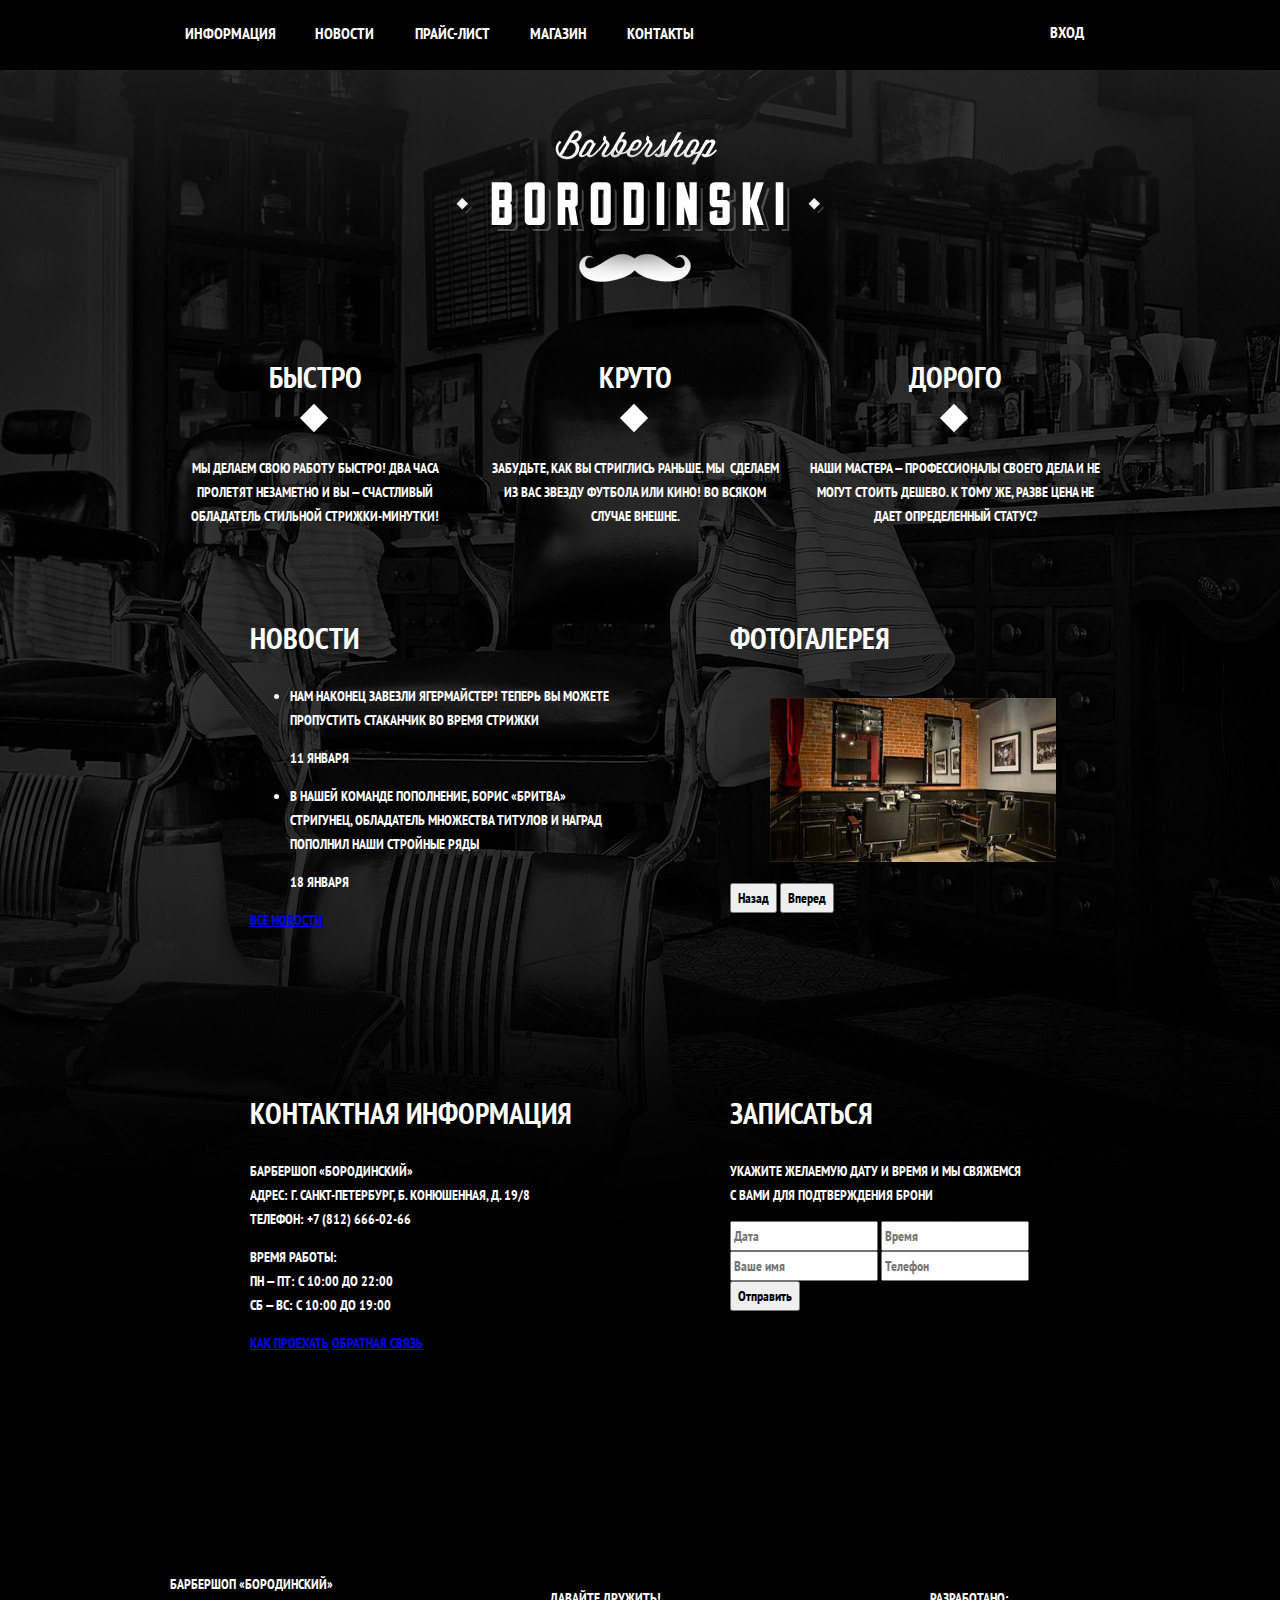
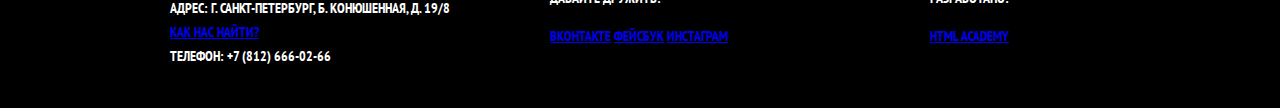
==== index.html @ bd75485f "сверстан блок features" ====
<!DOCTYPE html>
<html lang="ru">
    <head>
        <meta charset="utf-8">
        <title>HTML Academy: Барбершоп</title>
        <link rel="stylesheet" href="https://fonts.googleapis.com/css?family=PT+Sans+Narrow:400,700&amp;subset=latin,cyrillic">
        <link href="css/normalize.css" rel="stylesheet">
        <link href="css/style.css" rel="stylesheet">
    </head>
    <body>
        <header class="main-header">
            <div class="container clearfix">
                <nav class="main-navigation">
                    <ul>
                        <li><a href="#">Информация</a></li>
                        <li><a href="#">Новости</a></li>
                        <li><a href="#">Прайс-лист</a></li>
                        <li><a href="#">Магазин</a></li>
                        <li><a href="#">Контакты</a></li>
                    </ul>
                </nav>
                <div class="user-block">
                    <a href="form.html" class="login">Вход</a>
                </div>
            </div>
        </header>
        <main class="container">
            <div class="index-logo">
                <img src="img/barb-main-logo.png" width="368" height="204" alt="Барбершоп «Бородинский»">
            </div>
            <sectioin class="features clearfix">
                <div class="features-item">
                    <b class=feature-name>Быстро</b>
                    <p>Мы делаем свою работу быстро! Два часа пролетят незаметно и вы — счастливый обладатель стильной стрижки-минутки!</p>
                </div>
                 <div class="features-item">
                    <b class=feature-name>Круто</b>
                    <p>Забудьте, как вы стриглись раньше. Мы &nbsp;сделаем из вас звезду футбола или кино! Во всяком случае внешне.</p>
                </div>
                 <div class="features-item">
                    <b class=feature-name>Дорого</b>
                    <p>Наши мастера — профессионалы своего дела и не могут стоить дешево. К тому же, разве цена не дает определенный статус?</p>
                </div>
            </sectioin>
            <div class="index-content clearfix">
                <div class="index-content-left">
                    <h2 class="index-content-title">Новости</h2>
                    <ul class="news-preview">
                        <li>
                            <p>Нам наконец завезли Ягермайстер! Теперь вы можете пропустить стаканчик во время стрижки</p>
                            <time datetime="2016-01-11">11 января</time>
                        </li>
                        <li>
                            <p>В нашей команде пополнение, Борис «Бритва» Стригунец, обладатель множества титулов и наград пополнил наши стройные ряды</p>
                            <time datetime="2016-01-18">18 января</time>
                        </li>
                    </ul>
                    <a class="btn" href="#">Все новости</a>
                </div>
                <div class="index-content-right">
                    <h2 class="index-content-title">Фотогалерея</h2>
                    <div class="gallery">
                        <figure class="gallery-content">
                            <img src="img/photo-1.jpg" width="286" height="164" alt="">
                        </figure>
                        <button class="gallery-btn-prev">Назад</button>
                        <button class="gallery-btn-next">Вперед</button>
                    </div>
                </div>
            </div>
            <div class="index-content clearfix">
                <div class="index-content-left">
                    <h2 class="index-content-title">Контактная информация</h2>
                    <p>
                        Барбершоп «Бородинский»<br>
                        Адрес: г. Санкт-Петербург, Б. Конюшенная, д. 19/8<br>
                        Телефон: +7 (812) 666-02-66
                    </p>
                    <p>
                        Время работы:<br>
                        пн — пт: с 10:00 до 22:00<br>
                        сб — вс: с 10:00 до 19:00
                    </p>
                    <a class="btn" href="#">Как проехать</a>
                    <a class="btn" href="#">Обратная связь</a>
                </div>
                <div class="index-content-right">
                    <h2 class="index-content-title">Записаться</h2>
                    <p>Укажите желаемую дату и время и мы свяжемся с вами для подтверждения брони</p>
                    <form class="appointment-form" action="https://echo.htmlacademy.ru" method="post">
                        <input type="text" name="date" placeholder="Дата">
                        <input type="text" name="time" placeholder="Время">
                        <input type="text" name="name" placeholder="Ваше имя">
                        <input type="tel" name="phone" placeholder="Телефон">
                        <button class="btn" type="submit">Отправить</button>
                    </form>
                </div>
            </div>
        </main>
        <footer class="main-footer">
            <div class="container clearfix">
                <section class="footer-contacts">
                    Барбершоп «Бородинский»<br>
                    Адрес: г. Санкт-Петербург, Б. Конюшенная, д. 19/8<br>
                    <a href="#">Как нас найти?</a><br>
                    Телефон: +7 (812) 666-02-66
                </section>
                <section class="footer-social">
                    <p>Давайте дружить!</p>
                    <a class="social-btn social-btn-vk" href="#">Вконтакте</a>
                    <a class="social-btn social-btn-fb" href="#">Фейсбук</a>
                    <a class="social-btn social-btn-inst" href="#">Инстаграм</a>
                </section>
                <section class="footer-copyright">
                    <p>Разработано:</p>
                    <a class="btn" href="https://htmlacademy.ru">HTML Academy</a>
                </section>
            </div>
    </footer>
    </body>
</html>
---- css/style.css ----
body {
    min-width: 960px;
    font-weight: 700;
    font-size: 14px;
    line-height: 24px;
    font-family: "PT Sans Narrow", "Arial", sans-serif;
    text-transform: uppercase;
    color: white;
    background: #000000 url("../img/trim.jpg") no-repeat center top;
/*    background-color: #070707;*/
}

h1 {
    font-size: 30px;
    line-height: 42px;
}

h2 {
    font-size: 30px;
    line-height: 42px;
}

.clearfix::after {
    content: "";

    display: table;
    clear: both;
}

.container {
    width: 940px;
    margin: 0 auto;
    padding: 0 10px;
}

.main-header {
    margin-bottom: 60px;
    
    color: #ffffff;
  
    background-color: #000000;
}

.main-navigation {
    float: left;
    
    width: 780px;
    min-height: 70px;
}

.main-navigation a {
    padding-top: 25px;
    padding-bottom: 28px;
    font-size: 16px;
    line-height: 20px;
    color: #ffffff;
    text-decoration: none;
}

.main-navigation ul {
    padding: 0;
    margin: 0;
}

.main-navigation li {
    display: inline-block;
    padding-top: 22px;
    padding-bottom: 24px;
    margin-right: -4px;
}

.main-navigation li:first-child {
    padding-left: 15px;
    padding-right: 15px;
}

.main-navigation li:nth-child(2) {
    padding-left: 25px;
    padding-right: 25px;
}

.main-navigation li:nth-child(3) {
    padding-left: 17px;
    padding-right: 17px;
}

.main-navigation li:nth-child(4) {
    padding-left: 24px;
    padding-right: 24px;
}

.main-navigation li:last-child {
    padding-left: 17px;
    padding-right: 17px;
}

.main-navigation li:hover {
    background-color: #242424;
}

.user-block {
    float: right;
    width: 140px;
    min-height: 70px;
    font-size: 16px;
    line-height: 20px;
    
}

.user-block a {
    display: block;
    color: #ffffff;
    text-decoration: none;
    padding-top: 22px;
    padding-bottom: 28px;
    padding-left: 80px;
}

.index-logo {
    width: 368px;
    min-height: 204px;
    margin-right: auto;
    margin-left: auto;
    margin-bottom: 15px;
}

.features {
    margin-bottom: 80px;
}

.features-item {
    position: relative;
    float: left;
    width: 290px;
    min-height: 175px;
    margin-right: 30px;
    text-align: center;
}

.features-item b {
    font-size: 30px;
    line-height: 42px;
    text-align: center;
}

.features-item b::after {
    position: absolute;
    transform: rotate(45deg);
    top: 52px;
    left: 134px;
    content: "";
    width: 20px;
    height: 20px;
    background-color: white;
}

.features-item p {
    margin-top: 58px
}

.features-item:last-child {
    margin-right: 0;
}

.index-content {
    margin-bottom: 35px;
    padding: 50px 80px;
}

.index-content-left {
    float: left;
    width: 380px;
    min-height: 330px;
}

.index-content-right {
    float: right;
    width: 300px;
    min-height: 330px;
}

.main-footer {
    margin-top: 65px;
    padding-top: 60px;
    padding-bottom: 40px;
}

.footer-contacts {
    float: left;
    width: 320px;
    margin-right: 60px;
    min-height: 90px;
}

.footer-social {
    float: left;
    width: 180px;
    min-height: 90px;
}

.footer-copyright {
    float: right;
    width: 180px;
    min-height: 90px;
}

/*Catalog-item*/
.breadscrumbs li {
    display: inline-block;
}

.gallery {
    float: left;
    width: 470px;
    margin: 0;
    
}

.information {
    float: right;
    width: 390px;
}

/*Catalog*/
.filters {
    float: left;
    width: 220px;
    margin-right: 20px;
}

.products {
    float: right;
    width: 700px;
}

.products-product {
    display: inline-block;
    width: 220px;
    height: 280px;
    vertical-align: top;
    margin-right: 16px;
    margin-bottom: 20px;
}

.products-product:nth-child(3),
.products-product:nth-child(6) {
    margin-right: 0;
}

.products-product figure {
    margin: 0;
}
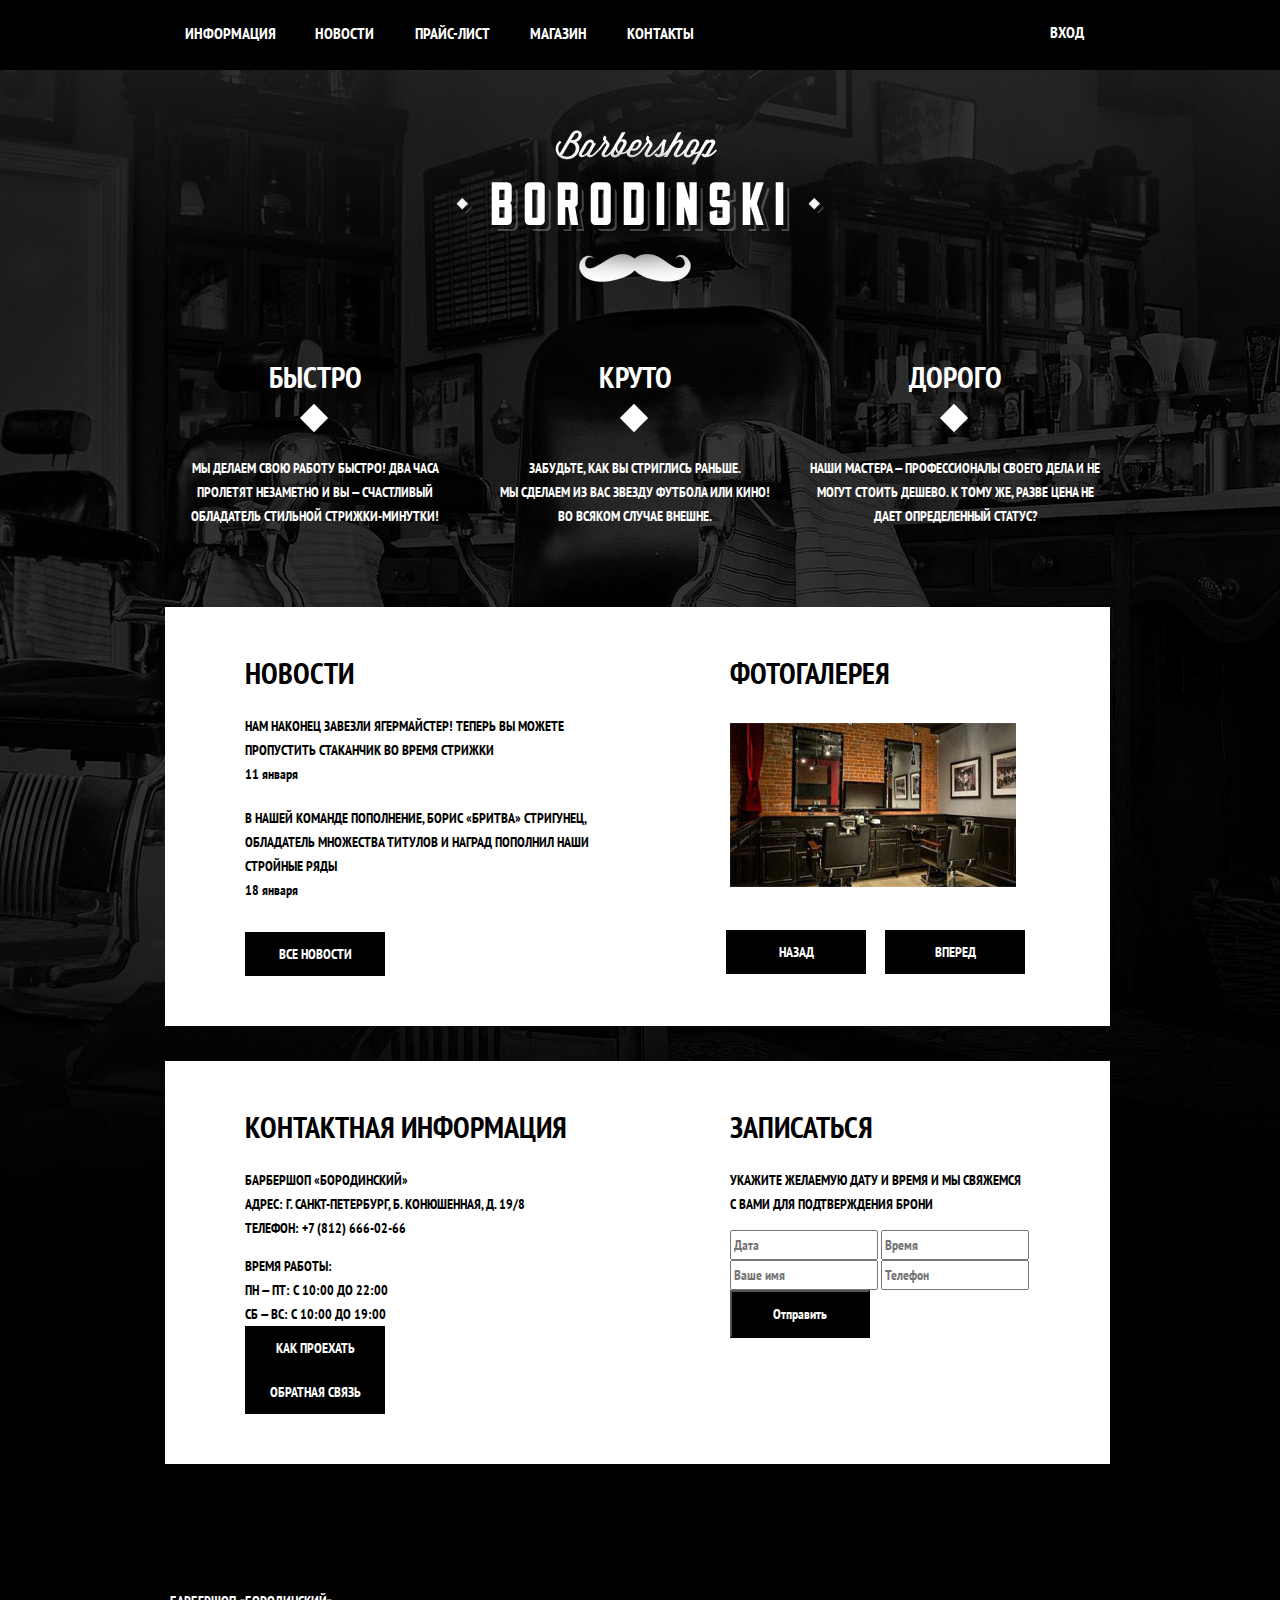
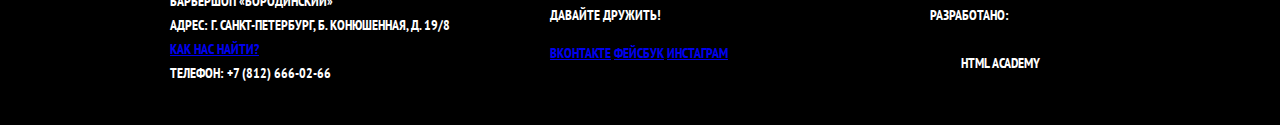
==== commit 3ce21da5: "сверстан блок index-content" ====
--- a/index.html
+++ b/index.html
@@ -35,7 +35,7 @@
                 </div>
                  <div class="features-item">
                     <b class=feature-name>Круто</b>
-                    <p>Забудьте, как вы стриглись раньше. Мы &nbsp;сделаем из вас звезду футбола или кино! Во всяком случае внешне.</p>
+                    <p>Забудьте, как вы стриглись раньше. Мы&nbsp;сделаем&nbsp;из вас звезду футбола или кино! Во&nbsp;всяком случае внешне.</p>
                 </div>
                  <div class="features-item">
                     <b class=feature-name>Дорого</b>
--- a/css/style.css
+++ b/css/style.css
@@ -124,16 +124,13 @@
     margin-bottom: 15px;
 }
 
-.features {
-    margin-bottom: 80px;
-}
-
 .features-item {
     position: relative;
     float: left;
     width: 290px;
     min-height: 175px;
     margin-right: 30px;
+    margin-bottom: 65px;
     text-align: center;
 }
 
@@ -164,7 +161,15 @@
 
 .index-content {
     margin-bottom: 35px;
-    padding: 50px 80px;
+    margin-left: -5px;
+    padding: 20px 80px;
+    padding-bottom: 50px;
+    background-color: white;
+    color: black;
+}
+
+.index-content h2 {
+    margin-bottom: 20px;
 }
 
 .index-content-left {
@@ -173,10 +178,71 @@
     min-height: 330px;
 }
 
+.index-content-left ul {
+    list-style: none;
+    padding: 0;
+    margin-bottom: 30px;
+}
+
+.index-content-left li {
+    margin-bottom: 20px;
+}
+
+.index-content-left p {
+    margin-bottom: 0px;
+}
+
+.index-content-left time {
+    text-transform: lowercase;
+}
+
+.btn,
+.gallery-btn-prev,
+.gallery-btn-next {
+    display: block;
+    width: 140px;
+    padding-top: 10px;
+    padding-bottom: 10px;
+    text-align: center;
+    color: white;
+    text-decoration: none;
+    background-color: black;
+}
+
+.gallery-btn-prev,
+.gallery-btn-next {
+    display: inline-block;
+    margin-right: 20px;
+    margin-left: -4px;
+    text-transform: uppercase;
+    border: none;
+}
+
+.btn:hover,
+.btn:active,
+.gallery-btn-prev:hover,
+.gallery-btn-prev:active,
+.gallery-btn-next:hover,
+.gallery-btn-next:active {
+    background-color: #663d15;
+}
+
 .index-content-right {
     float: right;
     width: 300px;
     min-height: 330px;
+}
+
+.gallery {
+    width: 300px;
+}
+
+.gallery figure {
+    width: 286px;
+    margin: 0;
+    margin-top: 9px;
+    margin-bottom: 36px;
+    padding: 0;
 }
 
 .main-footer {
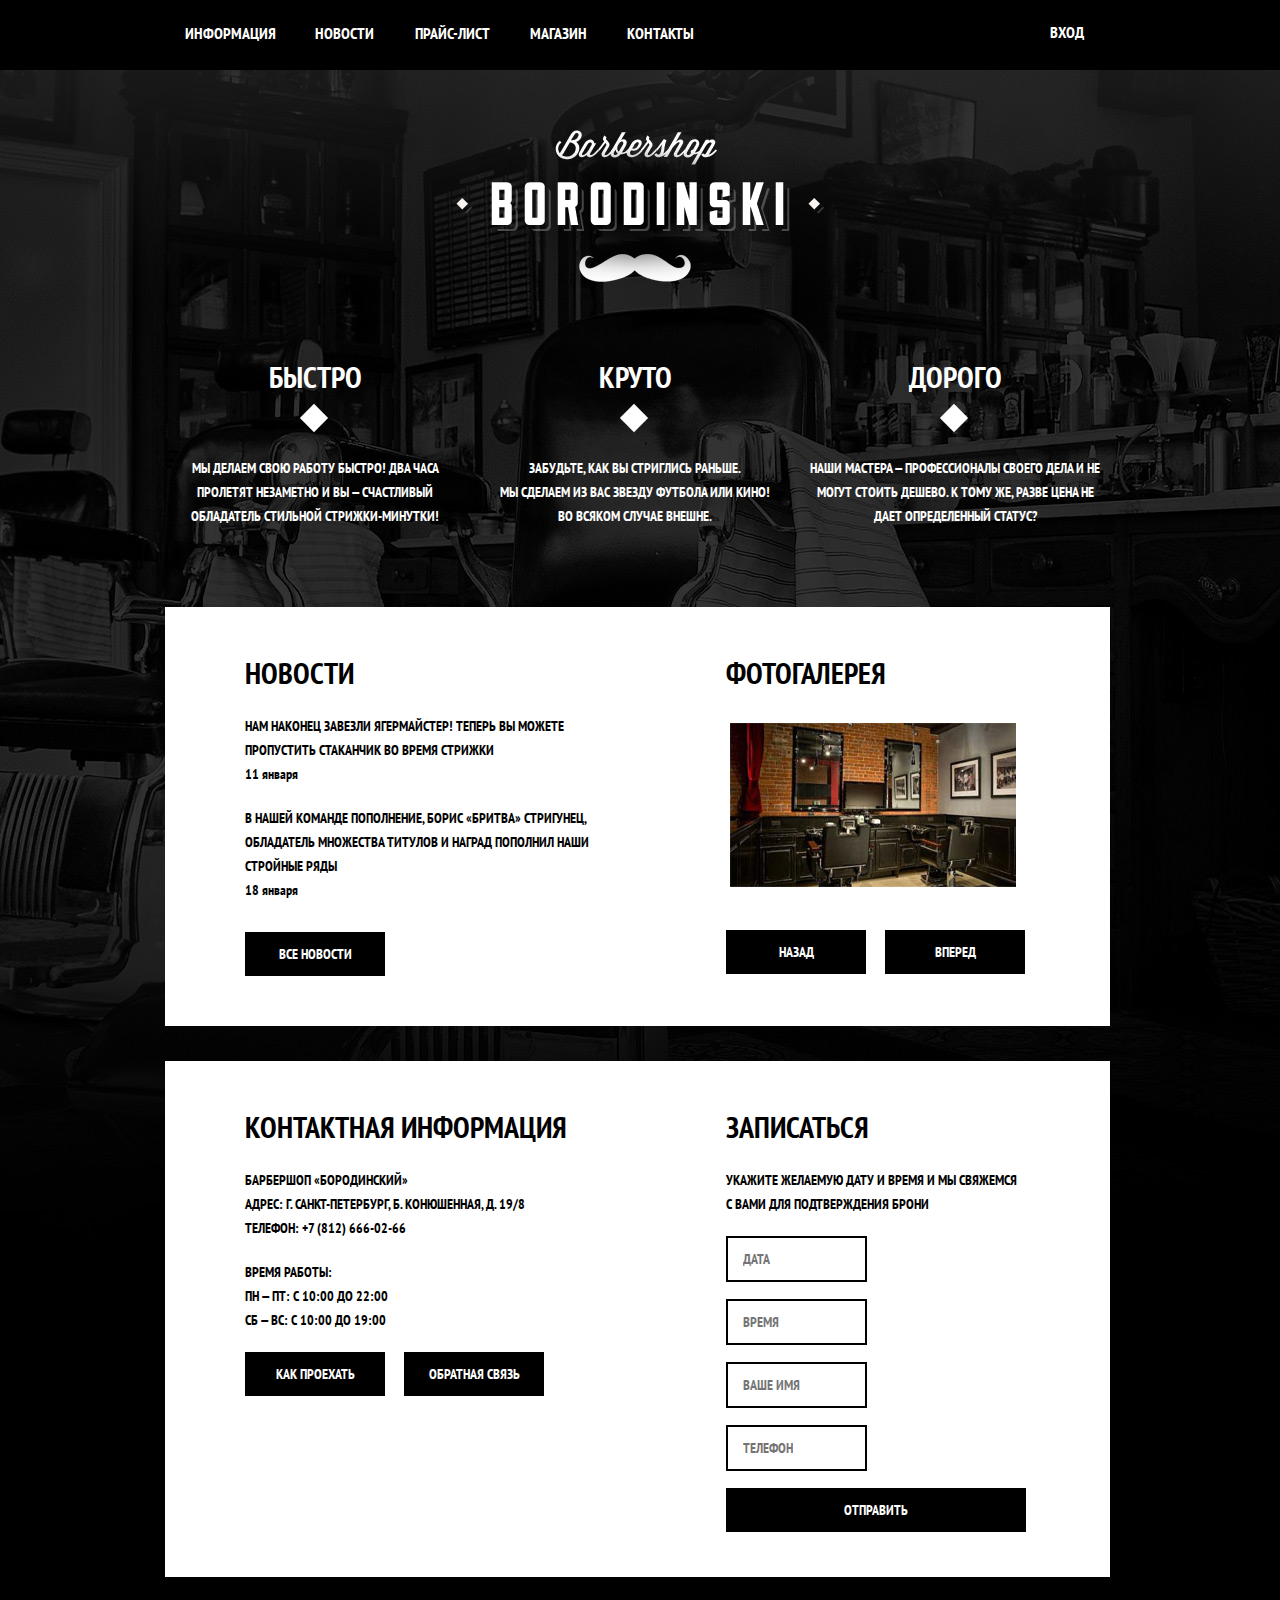
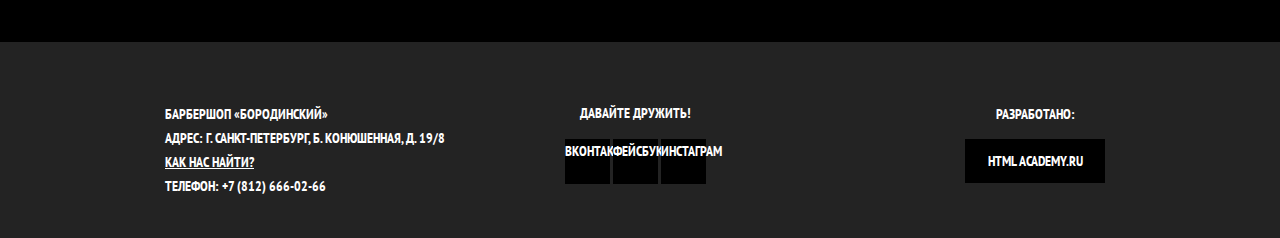
==== commit 3f951a2f: "сверстана форма" ====
--- a/index.html
+++ b/index.html
@@ -113,7 +113,7 @@
                 </section>
                 <section class="footer-copyright">
                     <p>Разработано:</p>
-                    <a class="btn" href="https://htmlacademy.ru">HTML Academy</a>
+                    <a class="btn" href="https://htmlacademy.ru">HTML Academy.ru</a>
                 </section>
             </div>
     </footer>
--- a/css/style.css
+++ b/css/style.css
@@ -168,6 +168,10 @@
     color: black;
 }
 
+.index-content:last-child {
+    padding-bottom: 45px;
+}
+
 .index-content h2 {
     margin-bottom: 20px;
 }
@@ -178,29 +182,34 @@
     min-height: 330px;
 }
 
-.index-content-left ul {
+.index-content ul {
     list-style: none;
     padding: 0;
     margin-bottom: 30px;
 }
 
-.index-content-left li {
+.index-content li {
     margin-bottom: 20px;
 }
 
-.index-content-left p {
+.index-content p {
     margin-bottom: 0px;
 }
 
-.index-content-left time {
+.index-content:last-child p {
+    margin-bottom: 20px;
+}
+
+.index-content time {
     text-transform: lowercase;
 }
 
 .btn,
 .gallery-btn-prev,
 .gallery-btn-next {
-    display: block;
+    display: inline-block;
     width: 140px;
+    margin-right: 16px;
     padding-top: 10px;
     padding-bottom: 10px;
     text-align: center;
@@ -211,9 +220,7 @@
 
 .gallery-btn-prev,
 .gallery-btn-next {
-    display: inline-block;
-    margin-right: 20px;
-    margin-left: -4px;
+    
     text-transform: uppercase;
     border: none;
 }
@@ -231,6 +238,7 @@
     float: right;
     width: 300px;
     min-height: 330px;
+    margin-right: 4px;
 }
 
 .gallery {
@@ -242,32 +250,92 @@
     margin: 0;
     margin-top: 9px;
     margin-bottom: 36px;
+    margin-left: 4px;
     padding: 0;
+}
+
+.appointment-form input[type="text"],
+.appointment-form input[type="tel"] {
+    display: inline-block;
+    width: 120px;
+    margin-right: 17px;
+    margin-bottom: 17px;
+    padding-top: 9px;
+    padding-bottom: 9px;
+    padding-left: 15px;
+    text-transform: uppercase;
+    border: 2px solid black;
+}
+
+.appointment-form input[type="text"]:nth-child(2n),
+.appointment-form input[type="tel"] {
+    display: inline-block;
+    width: 120px;
+    margin-right: 0px;
+    padding-top: 9px;
+    padding-bottom: 9px;
+    padding-left: 15px;
+    text-transform: uppercase;
+    border: 2px solid black;
+}
+
+.appointment-form button {
+    width: 300px;
+    text-transform: uppercase;
+    border: none;
 }
 
 .main-footer {
     margin-top: 65px;
     padding-top: 60px;
     padding-bottom: 40px;
+    background-color: #232323;
 }
 
 .footer-contacts {
     float: left;
     width: 320px;
     margin-right: 60px;
+    margin-left: -5px;;
     min-height: 90px;
 }
 
+.footer-contacts a {
+    color: white;
+}
+
 .footer-social {
     float: left;
+    margin-top: -15px;
     width: 180px;
     min-height: 90px;
+    text-align: center;
+}
+
+.social-btn {
+    display: inline-block;
+    width: 45px;
+    height: 45px;
+    margin-right: 0px;
+    text-decoration: none;
+    background-color: black;
+    color: white;
 }
 
 .footer-copyright {
     float: right;
-    width: 180px;
+    width: 150px;
     min-height: 90px;
+    text-align: center;
+}
+
+.footer-copyright p,
+.footer-copyright a {
+    margin: 0 auto;
+}
+
+.footer-copyright p {
+    margin-bottom: 13px;
 }
 
 /*Catalog-item*/
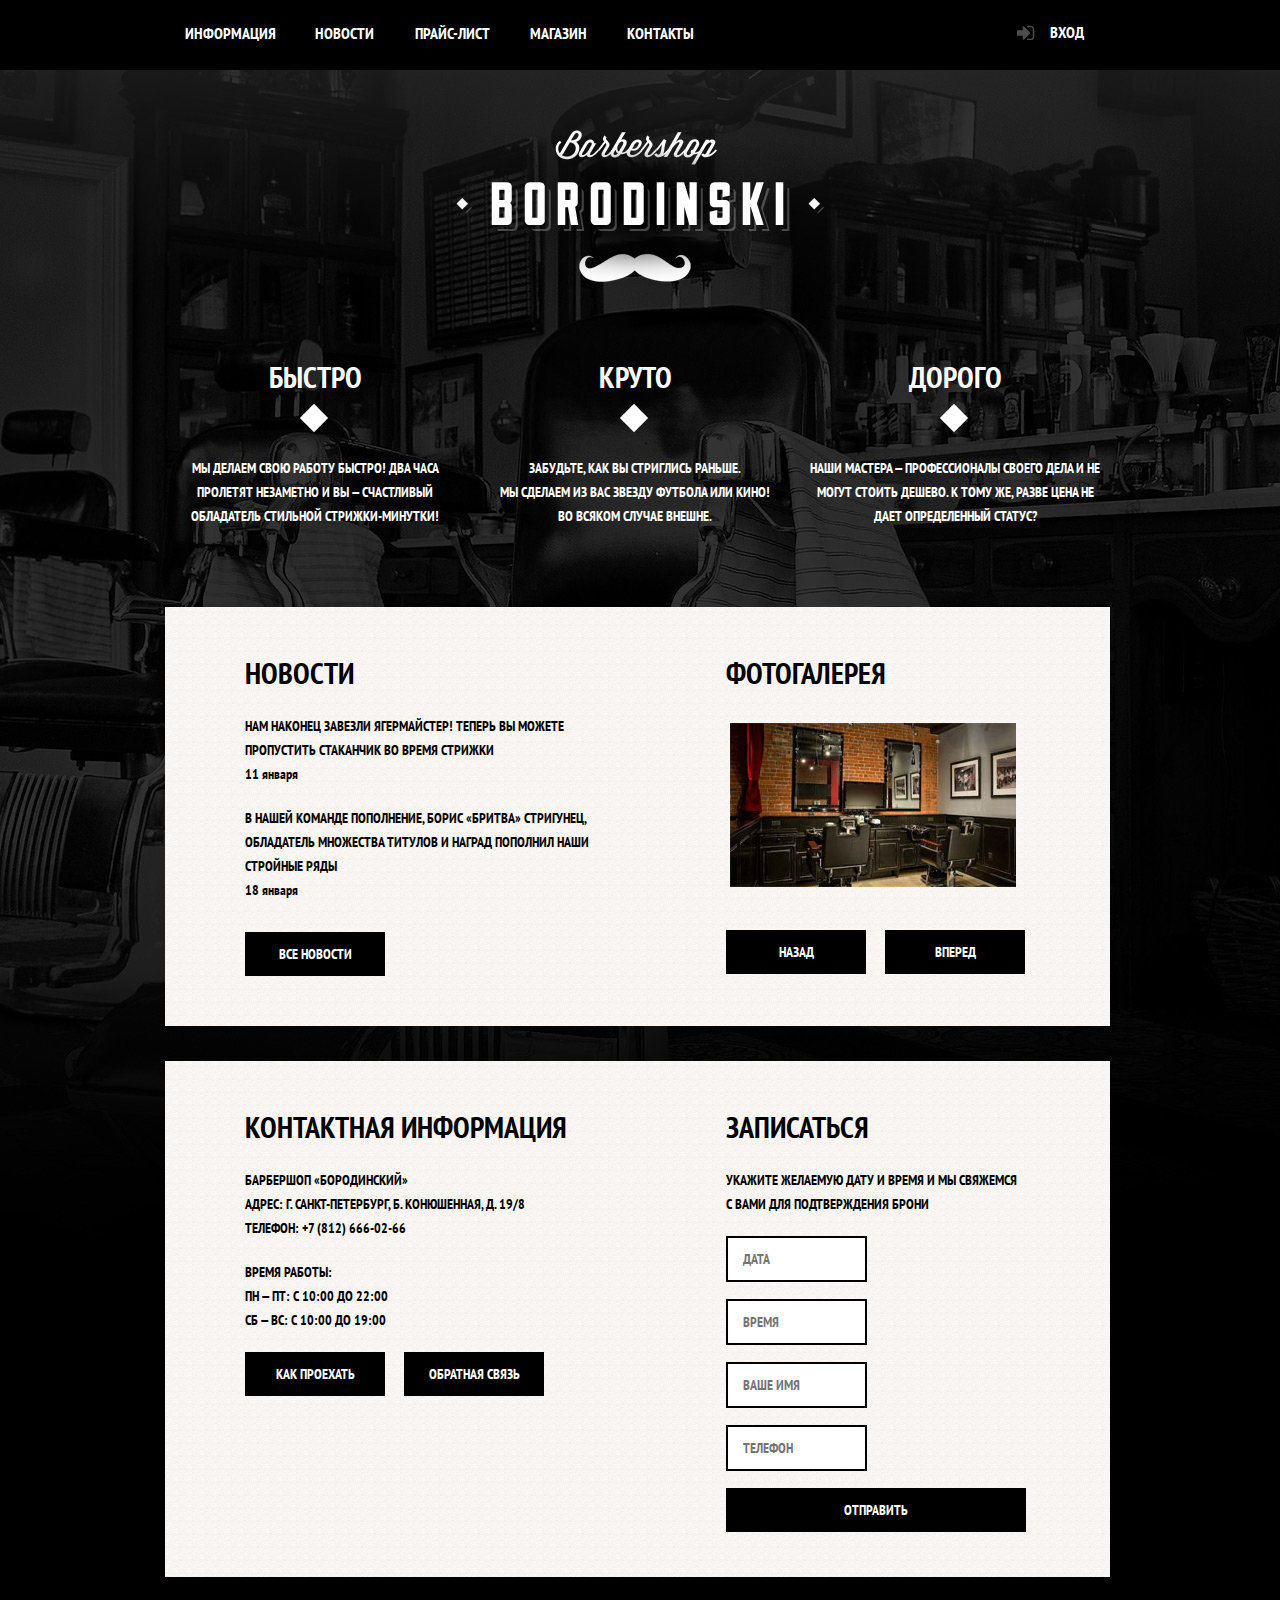
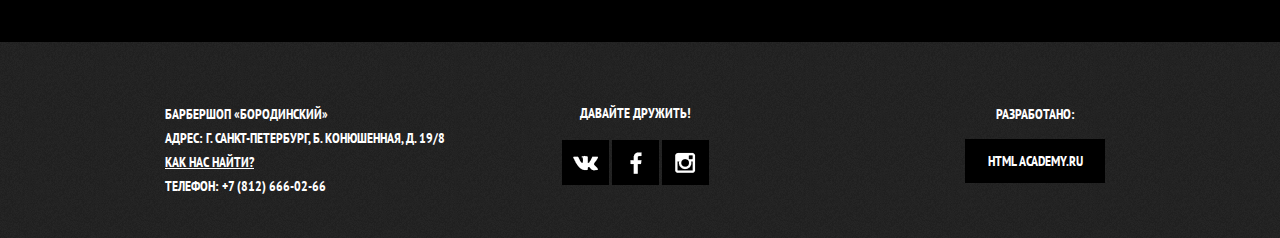
==== commit 4359e5bc: "сверстан блок filters, footer" ====
--- a/index.html
+++ b/index.html
@@ -116,6 +116,6 @@
                     <a class="btn" href="https://htmlacademy.ru">HTML Academy.ru</a>
                 </section>
             </div>
-    </footer>
+        </footer>
     </body>
 </html>
--- a/css/style.css
+++ b/css/style.css
@@ -27,6 +27,66 @@
     clear: both;
 }
 
+.sprite {
+    background-image: url(spritesheet.png);
+    background-repeat: no-repeat;
+    display: block;
+}
+
+.sprite-barb-logo {
+    width: 111px;
+    height: 24px;
+    background-position: -10px -10px;
+}
+
+.sprite-enter-icon {
+    width: 18px;
+    height: 16px;
+    background-position: -10px -54px;
+}
+
+.sprite-enter-icon-active {
+    width: 18px;
+    height: 16px;
+    background-position: -48px -54px;
+}
+
+.sprite-facebook-icon {
+    width: 12px;
+    height: 22px;
+    background-position: -86px -54px;
+}
+
+.sprite-facebook-icon-active {
+    width: 12px;
+    height: 22px;
+    background-position: -10px -96px;
+}
+
+.sprite-instagram-icon {
+    width: 21px;
+    height: 21px;
+    background-position: -42px -96px;
+}
+
+.sprite-instagram-icon-active {
+    width: 21px;
+    height: 21px;
+    background-position: -83px -96px;
+}
+
+.sprite-vk-icon {
+    width: 25px;
+    height: 16px;
+    background-position: -141px -10px;
+}
+
+.sprite-vk-icon-active {
+    width: 25px;
+    height: 16px;
+    background-position: -141px -46px;
+}
+
 .container {
     width: 940px;
     margin: 0 auto;
@@ -34,11 +94,24 @@
 }
 
 .main-header {
+    position: relative;
     margin-bottom: 60px;
     
     color: #ffffff;
   
     background-color: #000000;
+}
+
+.logo {
+    position: absolute;
+    top: 20px;
+    left: 185px;
+    display: block;
+    width: 111px;
+    height: 24px;
+    font-size: 0;
+    background-image: url(../img/spritesheet.png);
+    background-position: -10px -10px;
 }
 
 .main-navigation {
@@ -57,6 +130,11 @@
     text-decoration: none;
 }
 
+.main-navigation .active {
+    border-bottom: 5px solid white;
+    padding-bottom: 23px;
+}
+
 .main-navigation ul {
     padding: 0;
     margin: 0;
@@ -74,6 +152,10 @@
     padding-right: 15px;
 }
 
+.catalog .main-navigation li:first-child {
+    margin-left: 150px;
+}
+
 .main-navigation li:nth-child(2) {
     padding-left: 25px;
     padding-right: 25px;
@@ -99,12 +181,12 @@
 }
 
 .user-block {
+    position: relative;
     float: right;
     width: 140px;
     min-height: 70px;
     font-size: 16px;
     line-height: 20px;
-    
 }
 
 .user-block a {
@@ -114,6 +196,36 @@
     padding-top: 22px;
     padding-bottom: 28px;
     padding-left: 80px;
+}
+
+.user-block a:hover,
+.user-block a:active {
+    background-color: #242424;
+}
+
+.user-block a::before {
+    position: absolute;
+    left: 47px;
+    top: 25px;
+    content: "";
+    width: 20px;
+    height: 15px;
+    background-image: url(../img/spritesheet.png);
+    background-repeat: no-repeat;
+    background-position: -10px -54px;
+}
+
+.user-block a:hover::before,
+.user-block a:active::before {
+    position: absolute;
+    left: 47px;
+    top: 25px;
+    content: "";
+    width: 20px;
+    height: 15px;
+    background-image: url(../img/spritesheet.png);
+    background-repeat: no-repeat;
+    background-position: -48px -54px;
 }
 
 .index-logo {
@@ -166,6 +278,7 @@
     padding-bottom: 50px;
     background-color: white;
     color: black;
+    background-image: url(../img/texture.png);
 }
 
 .index-content:last-child {
@@ -239,6 +352,7 @@
     width: 300px;
     min-height: 330px;
     margin-right: 4px;
+    padding-left: 90px;
 }
 
 .gallery {
@@ -290,6 +404,7 @@
     padding-top: 60px;
     padding-bottom: 40px;
     background-color: #232323;
+    background-image: url(../img/texture-footer.png);
 }
 
 .footer-contacts {
@@ -305,6 +420,7 @@
 }
 
 .footer-social {
+    position: relative;
     float: left;
     margin-top: -15px;
     width: 180px;
@@ -312,14 +428,93 @@
     text-align: center;
 }
 
+.footer-social p {
+    margin-bottom: 10px;
+}
+
 .social-btn {
     display: inline-block;
-    width: 45px;
+    width: 47px;
     height: 45px;
     margin-right: 0px;
+    font-size: 0;
     text-decoration: none;
     background-color: black;
     color: white;
+}
+
+.social-btn:hover,
+.social-btn:active {
+    background-color: white;
+}
+
+.social-btn-vk::before {
+    position: absolute;
+    top: 68px;
+    left: 28px;
+    content: "";
+    width: 25px;
+    height: 16px;
+    background-image: url(../img/spritesheet.png);
+    background-position: -141px -10px;
+}
+
+.social-btn-fb::before {
+    position: absolute;
+    top: 65px;
+    left: 85px;
+    content: "";
+    width: 12px;
+    height: 22px;
+    background-image: url(../img/spritesheet.png);
+    background-position: -86px -54px;
+}
+
+.social-btn-inst::before {
+    position: absolute;
+    top: 65px;
+    left: 130px;
+    content: "";
+    width: 21px;
+    height: 21px;
+    background-image: url(../img/spritesheet.png);
+    background-position: -42px -96px;
+}
+
+.social-btn-vk:hover::before,
+.social-btn-vk:active::before {
+    position: absolute;
+    top: 68px;
+    left: 28px;
+    content: "";
+    width: 25px;
+    height: 16px;
+    background-image: url(../img/spritesheet.png);
+    background-position: -141px -46px;
+}
+
+.social-btn-fb:hover::before,
+.social-btn-fb:active::before {
+    position: absolute;
+    top: 65px;
+    left: 85px;
+    content: "";
+    width: 12px;
+    height: 22px;
+    background-image: url(../img/spritesheet.png);
+    background-position: -10px -96px;
+}
+
+.social-btn-inst:hover::before,
+.social-btn-inst:active::before {
+    position: absolute;
+    top: 65px;
+    left: 130px;
+    content: "";
+    width: 21px;
+    height: 21px;
+    background-image: url(../img/spritesheet.png);
+    background-position: -83px -96px;
 }
 
 .footer-copyright {
@@ -338,6 +533,12 @@
     margin-bottom: 13px;
 }
 
+.footer-copyright a:hover,
+.footer-copyright a:active {
+    color: black;
+    background-color: white;
+}
+
 /*Catalog-item*/
 .breadscrumbs li {
     display: inline-block;
@@ -356,31 +557,189 @@
 }
 
 /*Catalog*/
+
+.catalog {
+    background: #ffffff url("../img/texture.png") repeat;
+    color: black;
+}
+
+.catalog .container:nth-child(2) {
+    padding-left: 0;
+}
+
+.catalog h1 {
+    margin-top: -10px;
+/*    margin-left: -5px;*/
+    margin-bottom: 10px;
+}
+
+.breadscrumbs {
+    margin-bottom: 25px;
+}
+
+.breadscrumbs ul {
+    position: relative;
+    padding: 0;
+}
+
+.breadscrumbs li {
+    margin-right: 35px;
+}
+
+.breadscrumbs li:nth-child(2) {
+    margin-right: 40px;
+}
+
+.breadscrumbs li:first-child::after {
+    position: absolute;
+    transform: rotate(45deg);
+    left: 62px;
+    top: 8px;
+    content: "";
+    width: 7px;
+    height: 7px;
+    background-color: black;
+}
+
+.breadscrumbs li:nth-child(2)::after {
+    position: absolute;
+    transform: rotate(45deg);
+    left: 154px;
+    top: 8px;
+    content: "";
+    width: 7px;
+    height: 7px;
+    background-color: black;
+}
+
+.breadscrumbs a {
+    text-decoration: none;
+    color: black;
+}
+
+.breadscrumbs .active {
+    color: #aba9a7;
+}
+
 .filters {
     float: left;
     width: 220px;
     margin-right: 20px;
 }
 
+.filters h2 {
+    font-size: 24px;
+    line-height: 30px;
+    margin-bottom: 28px;
+}
+
+.filters ul {
+    padding-left: 28px;
+    list-style: none;
+}
+
+.filters li {
+    margin-bottom: 13px;
+}
+
+.filters-makers {
+    margin-bottom: 45px;
+}
+
 .products {
     float: right;
     width: 700px;
+    margin-top: 28px;
 }
 
 .products-product {
     display: inline-block;
     width: 220px;
-    height: 280px;
+    height: 285px;
     vertical-align: top;
     margin-right: 16px;
     margin-bottom: 20px;
-}
-
-.products-product:nth-child(3),
-.products-product:nth-child(6) {
+    background-color: white;
+    box-shadow: 0 0 15px 0px;
+}
+
+figcaption {
+    padding-left: 15px;
+    margin-bottom: 5px;
+    width: 150px;
+    min-height: 10px;
+} 
+
+figcaption a {
+    font-size: 14px;
+    line-height: 18px;
+    text-transform: none;
+    text-decoration: none;
+    color: black;
+}
+
+a span {
+    text-transform: uppercase;
+}
+
+.price {
+    margin: 0 auto;
+    width: 185px;
+    height: 45px;
+}
+
+.price-block {
+    display: inline-block;
+    padding: 10px 0;
+    margin-right: -3px;
+    width: 107px;
+    text-align: center;
+    background-color: #e5e5e5;
+}
+
+.price a {
+    display: inline-block;
+    padding: 13px 0;
+    width: 78px;
+    font-size: 14px;
+    line-height: 18px;
+    text-align: center;
+    text-decoration: none;
+    color: white;
+    background-color: black;
+} 
+
+.products-product:nth-child(3n){
     margin-right: 0;
 }
 
 .products-product figure {
     margin: 0;
 }
+
+.product-navigation {
+    margin-left: -1px;
+    margin-top: 25px;
+}
+
+.product-navigation a {
+    display: inline-block;
+    width: 43px;
+    padding: 10px 0;
+    margin-right: 4px;
+    color: white;
+    text-align: center;
+    text-decoration: none;
+    background-color: black;
+}
+
+.product-navigation .active {
+    color: black;
+    background-color: white;
+}
+
+.catalog .main-footer {
+    margin-top: 50px;
+    color: white;
+}
+
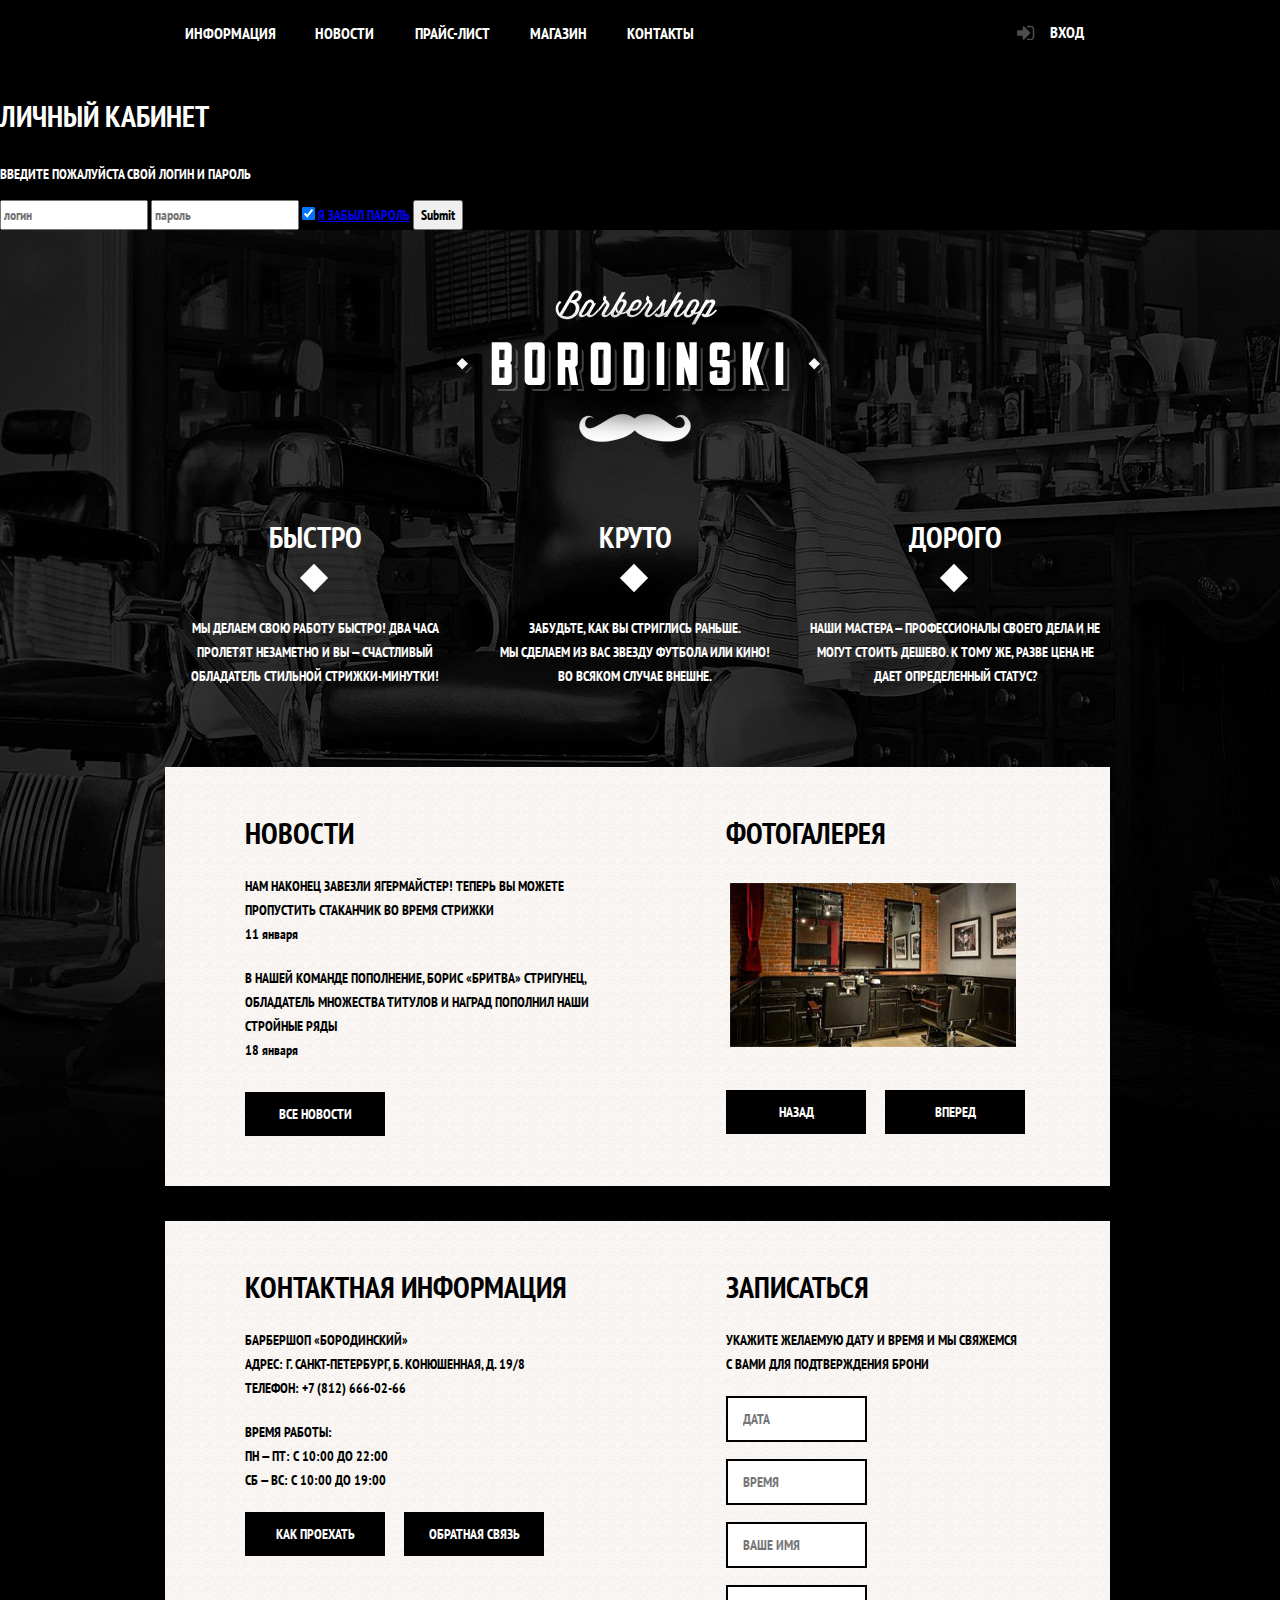
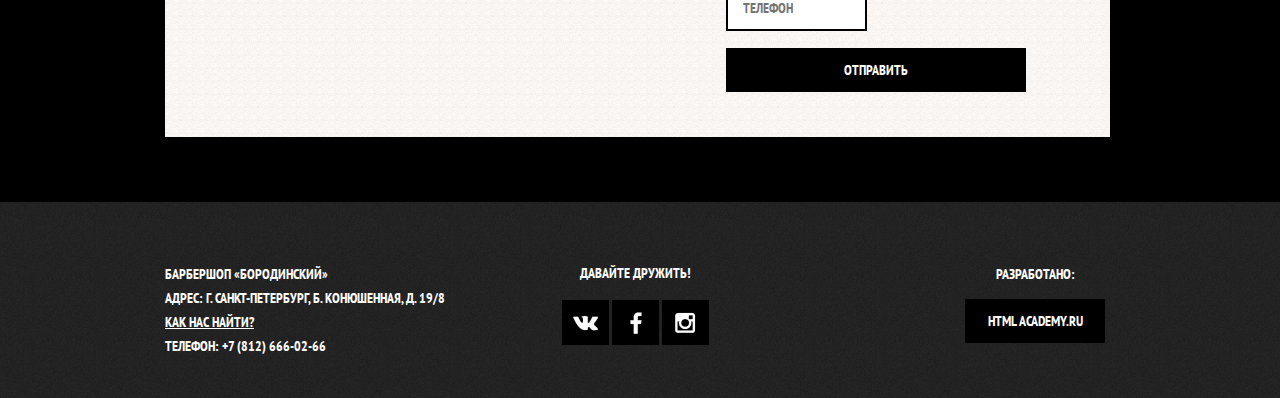
==== commit 171acd76: "размечена форма входа" ====
--- a/index.html
+++ b/index.html
@@ -23,6 +23,15 @@
                     <a href="form.html" class="login">Вход</a>
                 </div>
             </div>
+            <form class="enter-form" action="#" method="get">
+                <h2>Личный кабинет</h2>
+                <p>введите пожалуйста свой логин и пароль</p>
+                <input type="text" name="login" placeholder="логин">
+                <input type="password" name="password" placeholder="пароль">
+                <input type="checkbox" name="remember-check" checked>
+                <a class="password-requared" href="#">я забыл пароль</a>
+                <input class="enter-btn" type="submit">
+            </form>
         </header>
         <main class="container">
             <div class="index-logo">
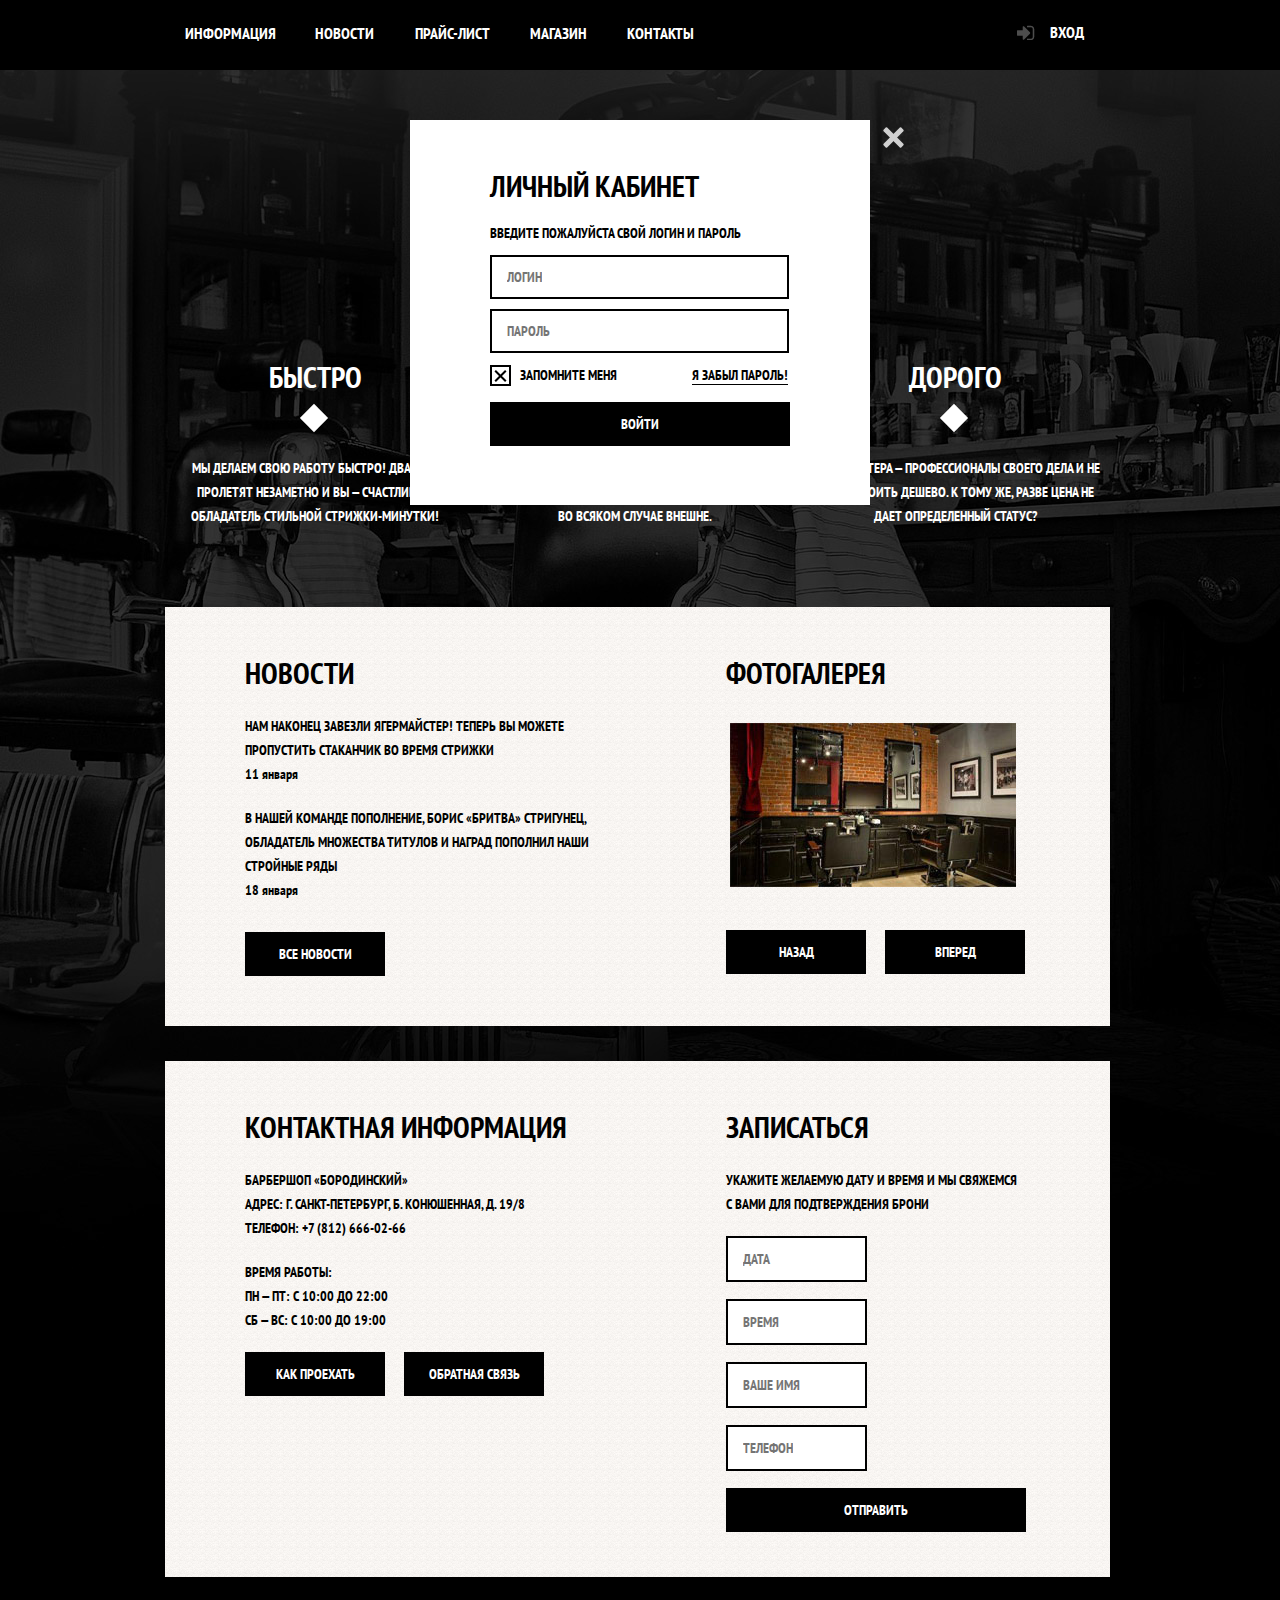
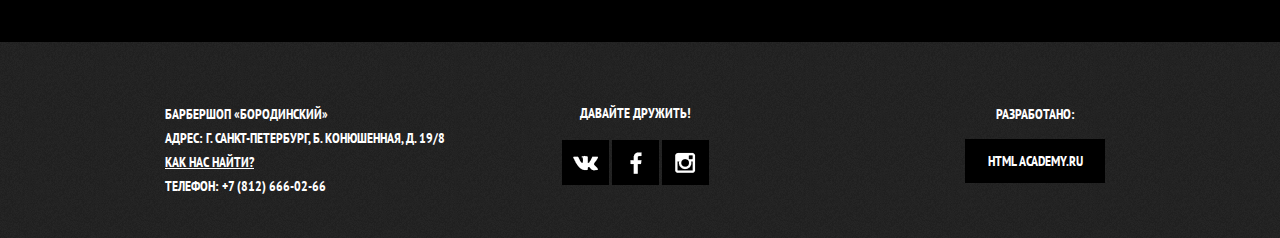
==== commit 9f3e87ec: "сверстана форма" ====
--- a/index.html
+++ b/index.html
@@ -24,13 +24,16 @@
                 </div>
             </div>
             <form class="enter-form" action="#" method="get">
+                <div class="close"></div>
                 <h2>Личный кабинет</h2>
                 <p>введите пожалуйста свой логин и пароль</p>
                 <input type="text" name="login" placeholder="логин">
                 <input type="password" name="password" placeholder="пароль">
-                <input type="checkbox" name="remember-check" checked>
-                <a class="password-requared" href="#">я забыл пароль</a>
-                <input class="enter-btn" type="submit">
+                <input type="checkbox" id="remember-check" name="remember-check" checked>
+                <span class="checkbox-indicator"></span>
+                <label for="remember-check">запомните меня</label>
+                <a class="password-requared" href="#">я забыл пароль!</a>
+                <input class="enter-btn" type="submit" value="войти">
             </form>
         </header>
         <main class="container">
--- a/css/style.css
+++ b/css/style.css
@@ -228,6 +228,143 @@
     background-position: -48px -54px;
 }
 
+.enter-form {
+    position: absolute;
+    top: 120px;
+    left: 410px;
+    width: 300px;
+    height: 345px;
+    padding: 20px 80px;
+    color: black;
+    background-color: white;
+    z-index: 2;
+}
+
+.close {
+  position: absolute;
+  top: 5px;
+  right: -34px;
+  width: 25px;
+  height: 25px;
+  font-size: 0;
+  background-color: transparent;
+  border: 0;
+  outline: 0;
+  cursor: pointer;
+}
+
+.close::before,
+.close::after {
+  content: "";
+  position: absolute;
+  top: 10px;
+  left: 2px;
+  width: 25px;
+  height: 5px;
+  background-color: #d0d0d0;
+  border-radius: 1px;
+}
+
+.close::before {
+  transform: rotate(45deg);
+}
+
+.close::after {
+  transform: rotate(-45deg);
+}
+
+.enter-form h2 {
+    margin-bottom: 10px;
+}
+
+.enter-form p {
+    margin-bottom: 10px;
+}
+
+.enter-form input[type="text"],
+.enter-form input[type="password"] {
+    padding: 8px 0;
+    padding-left: 15px;
+    margin-bottom: 10px;
+    width: 280px;
+    text-transform: uppercase;
+    border: 2px solid black;
+    outline: none;
+}
+
+.enter-form input[type="text"]:focus,
+.enter-form input[type="password"]:focus {
+    border: 2px solid #663d15;
+}
+
+.enter-form input[type="checkbox"] {
+    display: none;
+    margin-right: 15px;
+}
+
+.enter-form input[type="checkbox"] + .checkbox-indicator {
+    position: absolute;
+    top: 245px;
+    width: 17px;
+    height: 17px;
+    border: 2px solid black;
+}
+
+.enter-form input[type="checkbox"]:checked + .checkbox-indicator::before,
+.enter-form input[type="checkbox"]:checked + .checkbox-indicator::after {
+  content: "";
+  position: absolute;
+  top: 8px;
+  left: 1px;
+
+  width: 15px;
+  height: 2px;
+
+  background-color: #000000;
+}
+
+.enter-form input[type="checkbox"]:checked + .checkbox-indicator::before {
+  transform: rotate(45deg);
+}
+
+.enter-form input[type="checkbox"]:checked + .checkbox-indicator::after {
+  transform: rotate(-45deg);
+}
+
+label {
+    margin-left: 30px;
+    cursor: pointer;
+}
+
+label:hover {
+    color: #663d15;
+}
+.enter-form a {
+    margin-left: 72px;
+    text-decoration: none;
+    color: black;
+    border-bottom: 1px solid black;
+}
+
+.enter-form a:hover {
+    color: #663d15;
+}
+
+.enter-form input[type="submit"] {
+    width: 300px;
+    padding: 10px 0;
+    margin-top: 15px;
+    text-transform: uppercase;
+    color: white;
+    background-color: black;
+    border: none;
+}
+
+.enter-form input[type="submit"]:hover,
+.enter-form input[type="submit"]:active {
+    background-color: #663d15;
+}
+
 .index-logo {
     width: 368px;
     min-height: 204px;
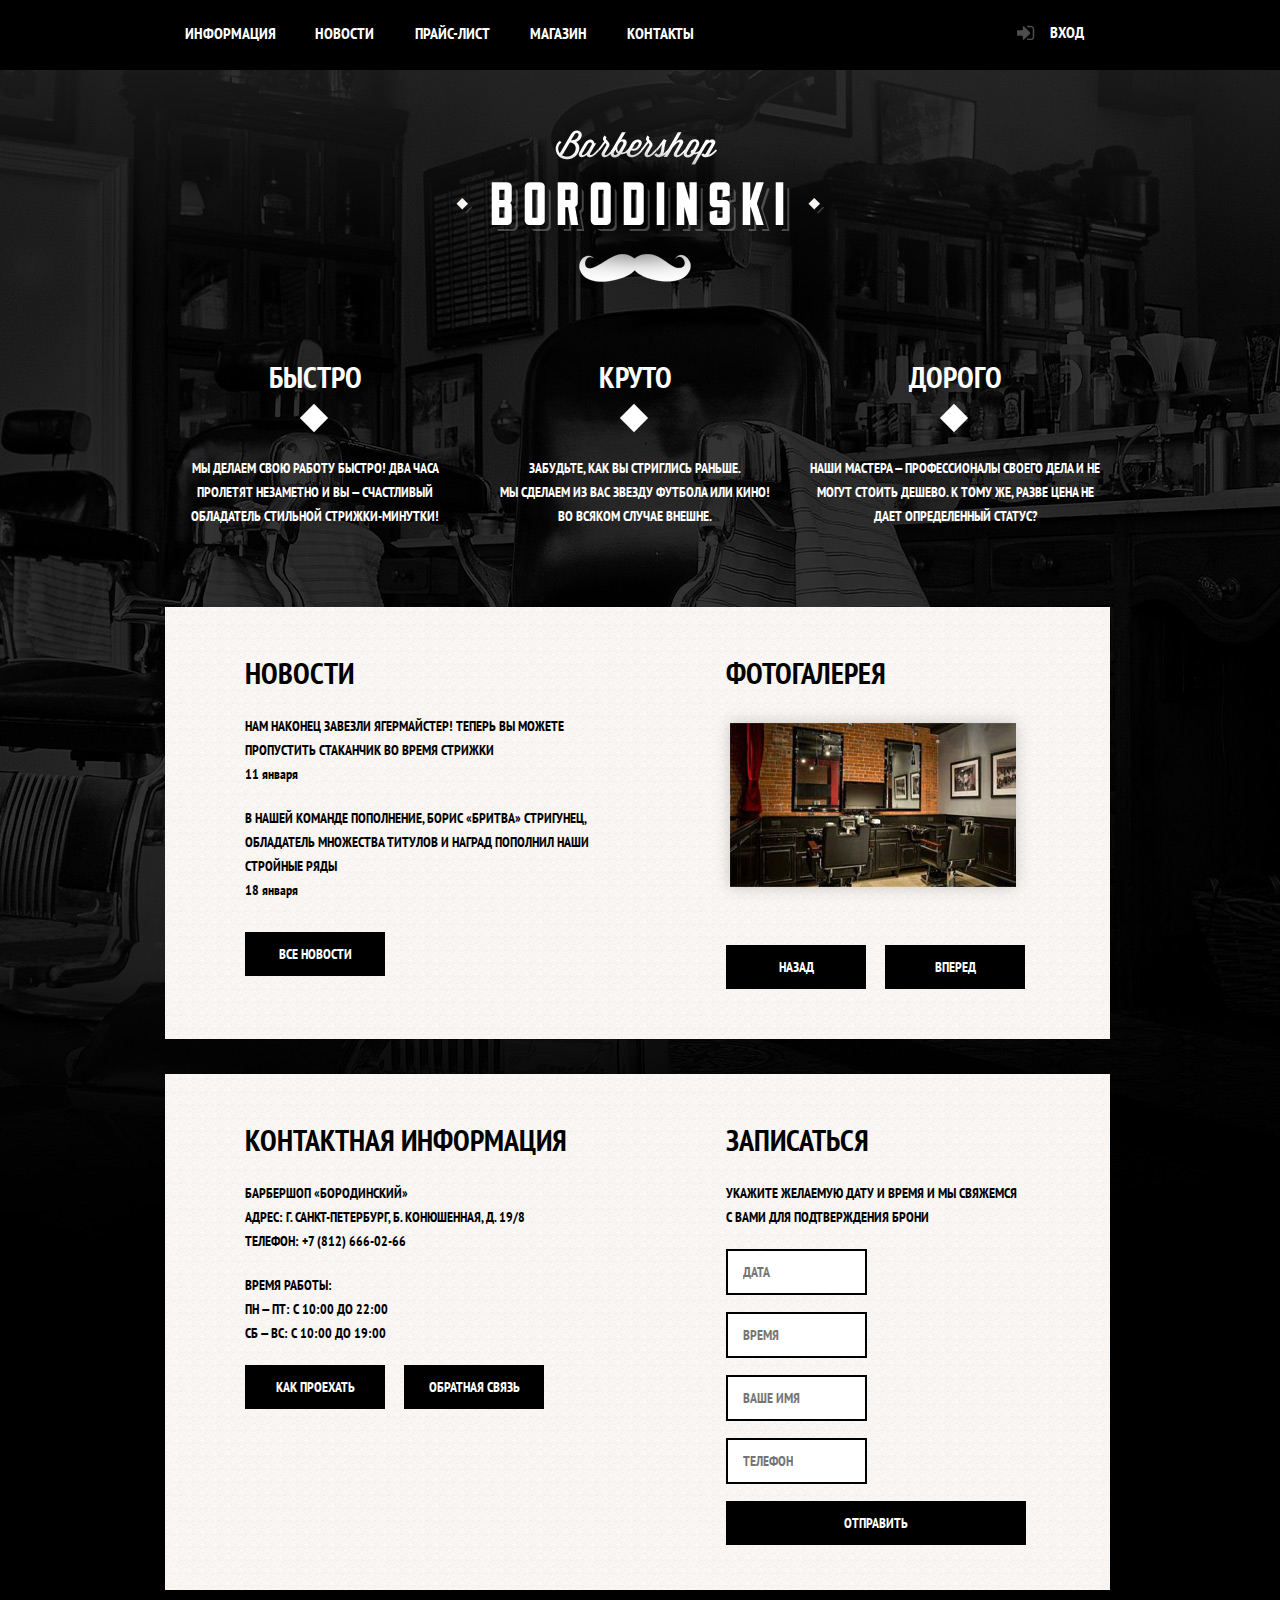
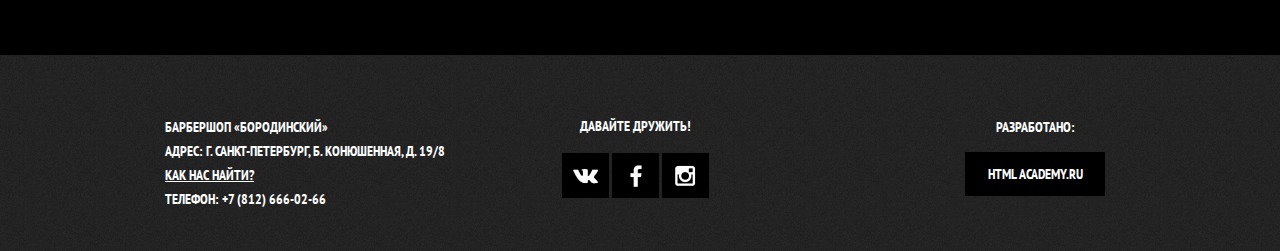
==== commit 893f0629: "подключены скрипты" ====
--- a/index.html
+++ b/index.html
@@ -15,7 +15,7 @@
                         <li><a href="#">Информация</a></li>
                         <li><a href="#">Новости</a></li>
                         <li><a href="#">Прайс-лист</a></li>
-                        <li><a href="#">Магазин</a></li>
+                        <li><a href="catalog.html">Магазин</a></li>
                         <li><a href="#">Контакты</a></li>
                     </ul>
                 </nav>
@@ -129,5 +129,6 @@
                 </section>
             </div>
         </footer>
+        <script src="js/scripts.js"></script>
     </body>
 </html>
--- a/css/style.css
+++ b/css/style.css
@@ -232,12 +232,34 @@
     position: absolute;
     top: 120px;
     left: 410px;
+    display: none;
     width: 300px;
     height: 345px;
     padding: 20px 80px;
     color: black;
     background-color: white;
+    background-image: url(../img/texture.png);
     z-index: 2;
+}
+
+.enter-form-show {
+  display: block;
+  animation: form-animate 0.6s;
+}
+
+@keyframes form-animate {
+    0%   {
+        transform: translateY(-2000px);
+    }
+    70%  {
+        transform: translateY(30px);
+    }
+    90%  {
+        transform: translateY(-10px);
+    }
+    100% {
+        transform: translateY(0);
+    }
 }
 
 .close {
@@ -516,6 +538,12 @@
     padding-left: 15px;
     text-transform: uppercase;
     border: 2px solid black;
+    outline: none
+}
+
+.appointment-form input[type="text"]:focus,
+.appointment-form input[type="tel"]:focus {
+    border: 2px solid #663d15;
 }
 
 .appointment-form input[type="text"]:nth-child(2n),
@@ -677,20 +705,81 @@
 }
 
 /*Catalog-item*/
+
 .breadscrumbs li {
     display: inline-block;
 }
 
+.catalog-item .breadscrumbs {
+    margin-bottom: 55px;
+}
+
 .gallery {
     float: left;
-    width: 470px;
+    width: 460px;
     margin: 0;
-    
+}
+
+.gallery img {
+    margin-right: 17px;
+    box-shadow: 0px 0px 15px 0px rgba(0, 1, 1, 0.2);
+}
+
+.gallery img:first-child {
+    margin-bottom: 15px;
+    margin-right: 0;
+}
+
+.gallery img:last-child {
+    margin-right: 0;
 }
 
 .information {
     float: right;
     width: 390px;
+    padding-top: 17px;
+}
+
+.information-code {
+    float: right;
+    margin-right: 15px;
+}
+
+.information p {
+    margin-top: 30px;
+    margin-bottom: 35px;
+}
+
+.catalog-item .price {
+    margin-left: 0;
+    margin-bottom: 60px;
+}
+
+.information h2 {
+    margin-bottom: 29px;
+    font-size: 24px;
+    line-height: 30px;
+    text-align: left;
+}
+
+.set {
+    padding-left: 20px;
+    list-style: none;
+}
+
+.set li {
+    position: relative;
+}
+
+.set li:before {
+    position: absolute;
+    transform: rotate(45deg);
+    left: -17px;
+    top: 7px;
+    content: "";
+    width: 7px;
+    height: 7px;
+    background-color: black;
 }
 
 /*Catalog*/
@@ -749,6 +838,17 @@
     background-color: black;
 }
 
+.breadscrumbs li:nth-child(3)::after {
+    position: absolute;
+    transform: rotate(45deg);
+    left: 312px;
+    top: 8px;
+    content: "";
+    width: 7px;
+    height: 7px;
+    background-color: black;
+}
+
 .breadscrumbs a {
     text-decoration: none;
     color: black;
@@ -759,6 +859,7 @@
 }
 
 .filters {
+    position: relative;
     float: left;
     width: 220px;
     margin-right: 20px;
@@ -767,7 +868,7 @@
 .filters h2 {
     font-size: 24px;
     line-height: 30px;
-    margin-bottom: 28px;
+    margin-bottom: 30px;
 }
 
 .filters ul {
@@ -780,13 +881,105 @@
 }
 
 .filters-makers {
-    margin-bottom: 45px;
+    margin-bottom: 50px;
+}
+
+.filters-form label {
+    display: block;
+    padding-top: 3px;
+    margin-left: 15px;
+    margin-bottom: 16px;
+    line-height: 18px;
+    text-align: left;
+}
+
+.filters-products label {
+    padding-top: 0;
+}
+
+.filters-makers input[type="checkbox"] {
+    display: none;
+}
+
+.filters-makers input[type="checkbox"] + .checkbox-indicator {
+    position: absolute;
+    left: 0px;
+    width: 17px;
+    height: 17px;
+    border: 2px solid black;
+}
+
+.filters-makers input[type="checkbox"]:checked + .checkbox-indicator::before,
+.filters-makers input[type="checkbox"]:checked + .checkbox-indicator::after {
+  content: "";
+  position: absolute;
+  top: 8px;
+  left: 1px;
+
+  width: 15px;
+  height: 2px;
+
+  background-color: #000000;
+}
+
+.filters-makers input[type="checkbox"]:checked + .checkbox-indicator::before {
+  transform: rotate(45deg);
+}
+
+.filters-makers input[type="checkbox"]:checked + .checkbox-indicator::after {
+  transform: rotate(-45deg);
+}
+
+.filters-products input[type="radio"] {
+    display: none;
+}
+
+.filters-products input[type="radio"] + .radio-indicator {
+    position: absolute;
+    left: 0px;
+    width: 16px;
+    height: 16px;
+    border: 2px solid black;
+    border-radius: 20px;
+}
+
+.filters-products input[type="radio"]:checked + .radio-indicator::before {
+    content: "";
+    position: absolute;
+    top: 4px;
+    left: 4px;
+    width: 8px;
+    height: 8px;
+    background-color: #000000;
+    border-radius: 20px;
+}
+
+.show-btn {
+    display: block;
+    margin-top: 55px;
+    padding: 10px 0;
+    width: 112px;
+    font-size: 13px;
+    text-align: center;
+    text-decoration: none;
+    color: white;
+    background-color: black;
 }
 
 .products {
     float: right;
     width: 700px;
     margin-top: 28px;
+}
+
+.show-btn:hover,
+.show-btn:active,
+.buy:active,
+.buy:hover,
+.product-navigation a:hover,
+.product-navigation a:active
+{
+    background-color: #663d15;
 }
 
 .products-product {
@@ -797,7 +990,7 @@
     margin-right: 16px;
     margin-bottom: 20px;
     background-color: white;
-    box-shadow: 0 0 15px 0px;
+    box-shadow: 0px 0px 15px 0px rgba(0, 1, 1, 0.2);
 }
 
 figcaption {
